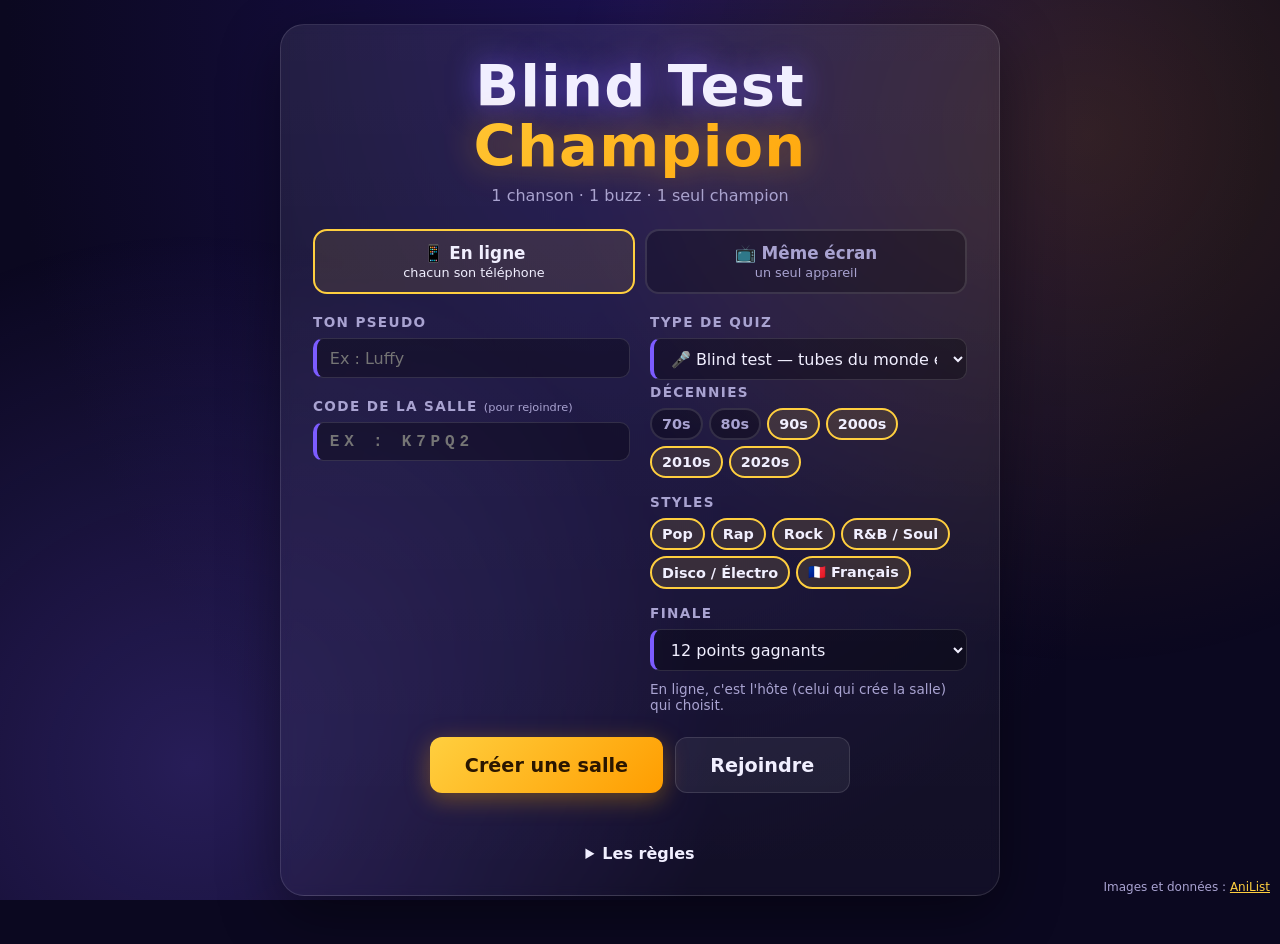
==== blindtest/index.html @ 96d55dd8 "Blind test quiz: worldwide hits by decade and style (Deezer/iTunes previews) Co-Authored-By: Claude " ====
<!DOCTYPE html>
<html lang="fr">
<head>
  <meta charset="UTF-8" />
  <meta name="viewport" content="width=device-width, initial-scale=1" />
  <title>Blind Test Champion — devine la chanson</title>
  <script>location.replace('../?quiz=hits' + location.search.replace(/^\?/, '&') + location.hash);</script>
  <meta http-equiv="refresh" content="0; url=../?quiz=hits" />
</head>
<body style="background:#0b0820;color:#fff;font-family:system-ui;text-align:center;padding-top:40vh">
  <a href="../?quiz=hits" style="color:#ffcf3f">Blind Test Champion ▶</a>
</body>
</html>
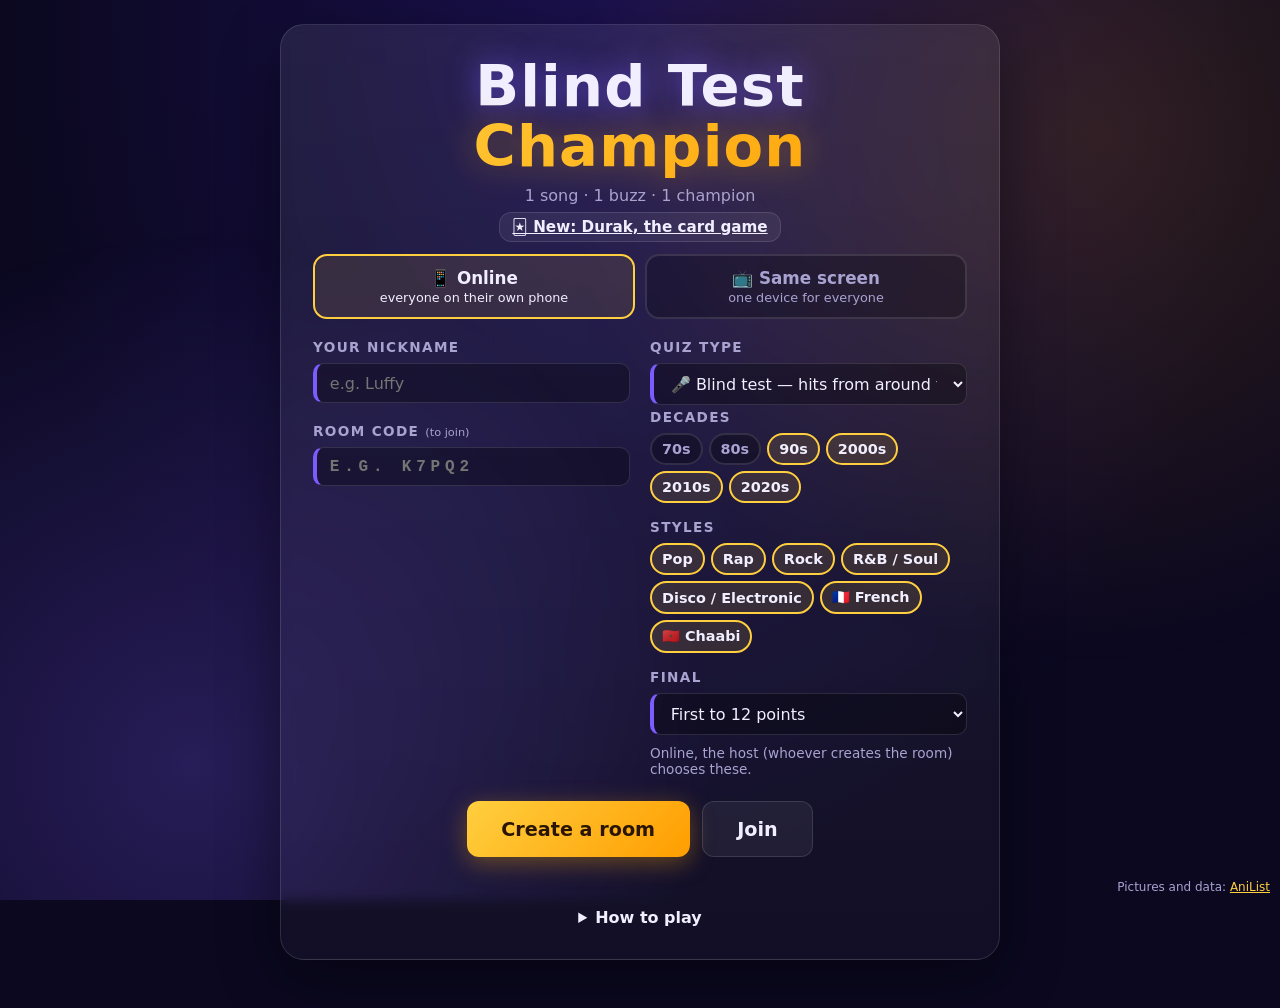
==== commit 67d0e6b0: "Durak: traditional rules (perevodnoy transfer, 5-card first bout, Durak deals next game), tribute; w" ====
--- a/blindtest/index.html
+++ b/blindtest/index.html
@@ -1,9 +1,9 @@
 <!DOCTYPE html>
-<html lang="fr">
+<html lang="en">
 <head>
   <meta charset="UTF-8" />
   <meta name="viewport" content="width=device-width, initial-scale=1" />
-  <title>Blind Test Champion — devine la chanson</title>
+  <title>Blind Test Champion — guess the song</title>
   <script>location.replace('../?quiz=hits' + location.search.replace(/^\?/, '&') + location.hash);</script>
   <meta http-equiv="refresh" content="0; url=../?quiz=hits" />
 </head>
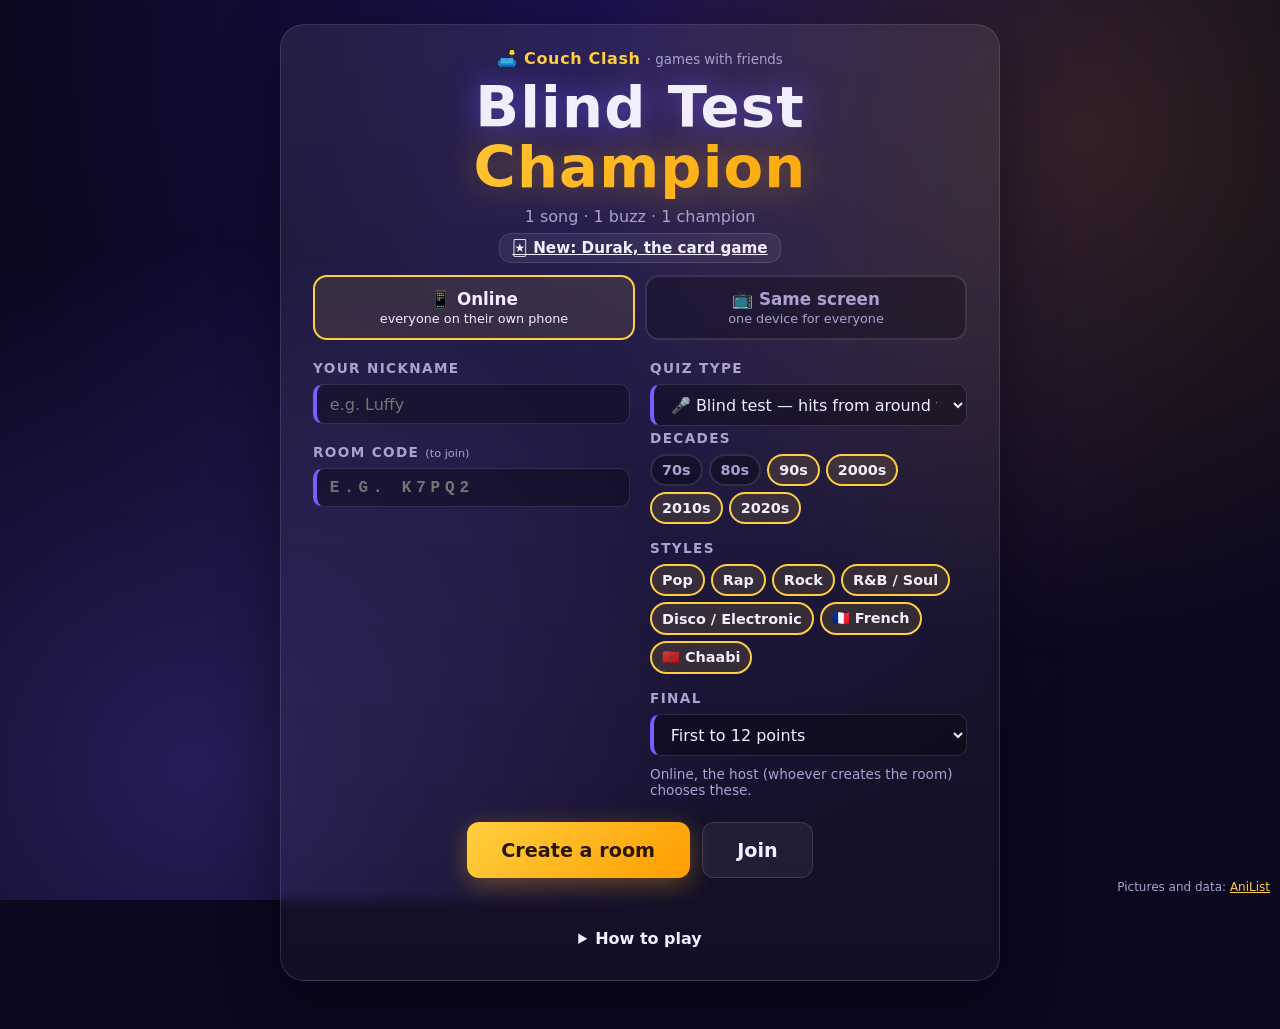
==== commit cf8de470: "Brand the site as Couch Clash Co-Authored-By: Claude Opus 5.5 <noreply@anthropic.com> Claude-Session" ====
--- a/blindtest/index.html
+++ b/blindtest/index.html
@@ -3,7 +3,7 @@
 <head>
   <meta charset="UTF-8" />
   <meta name="viewport" content="width=device-width, initial-scale=1" />
-  <title>Blind Test Champion — guess the song</title>
+  <title>Couch Clash — Blind Test</title>
   <script>location.replace('../?quiz=hits' + location.search.replace(/^\?/, '&') + location.hash);</script>
   <meta http-equiv="refresh" content="0; url=../?quiz=hits" />
 </head>
